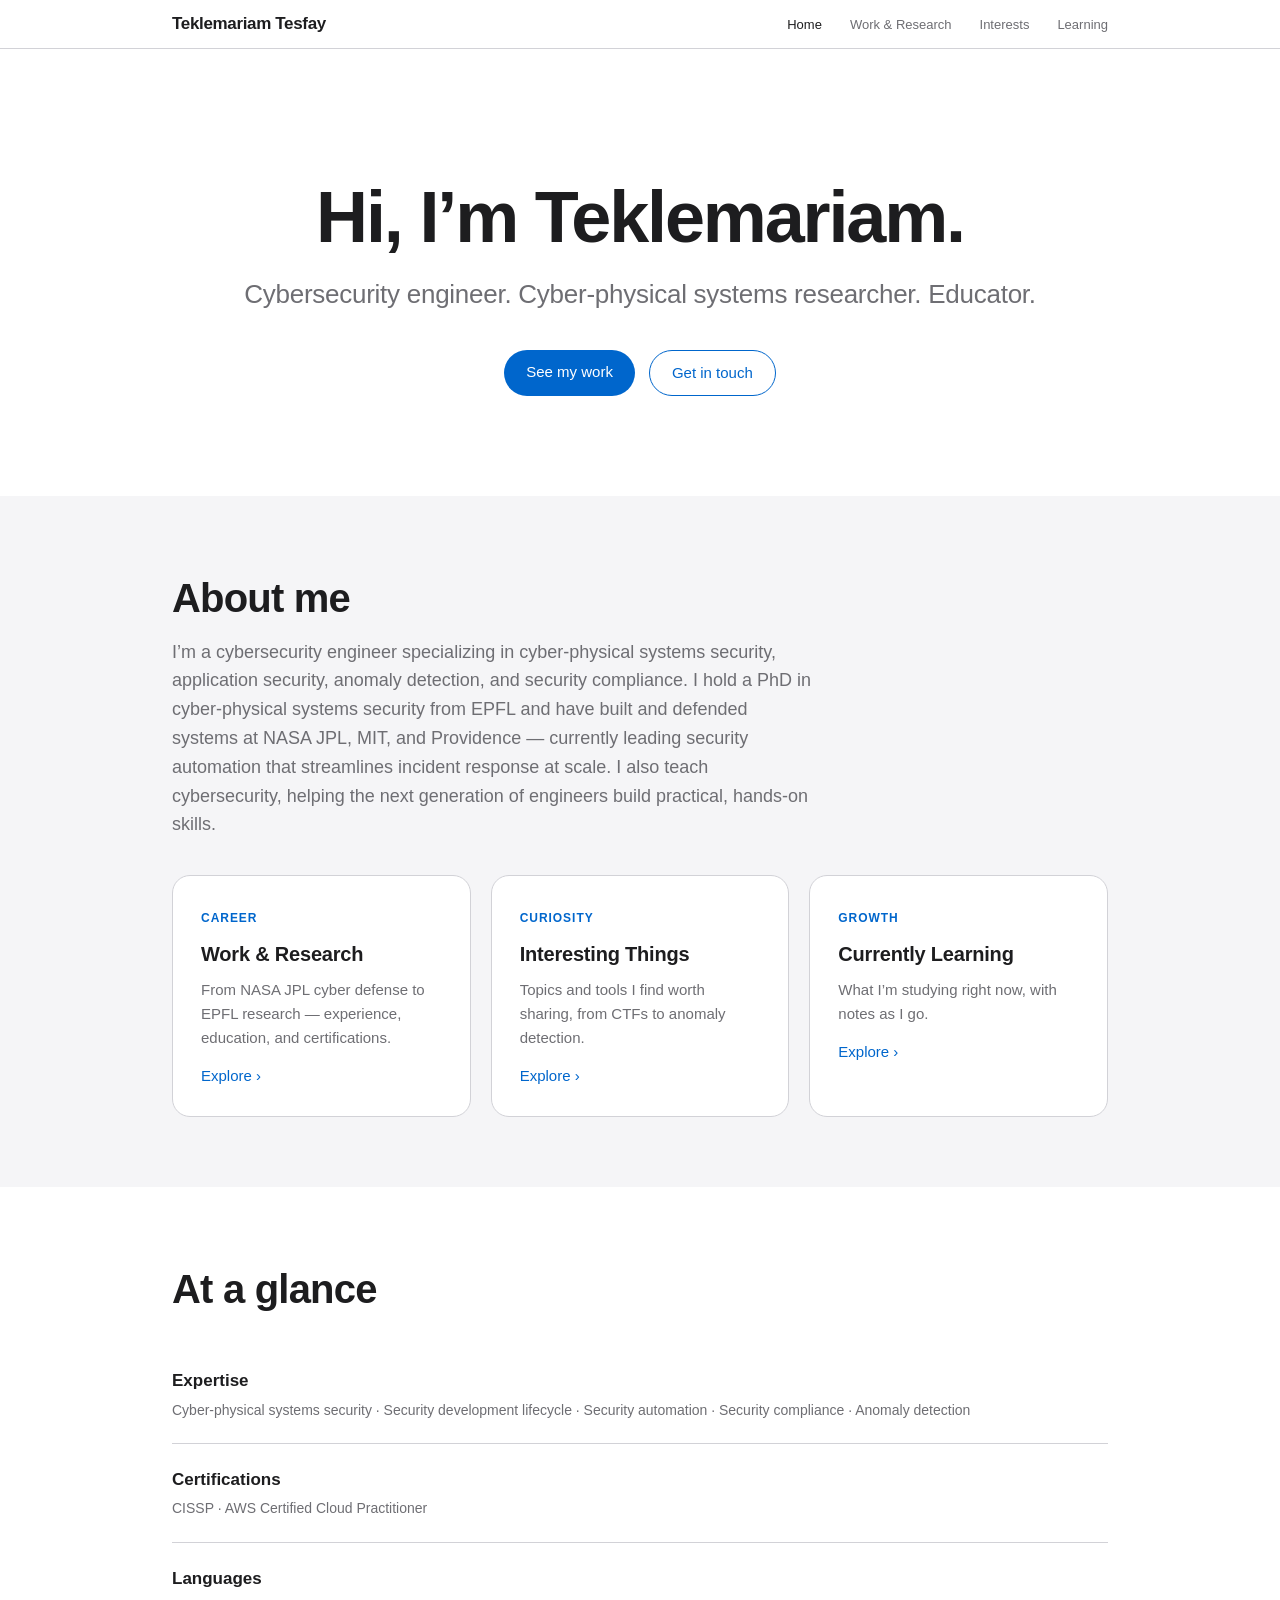
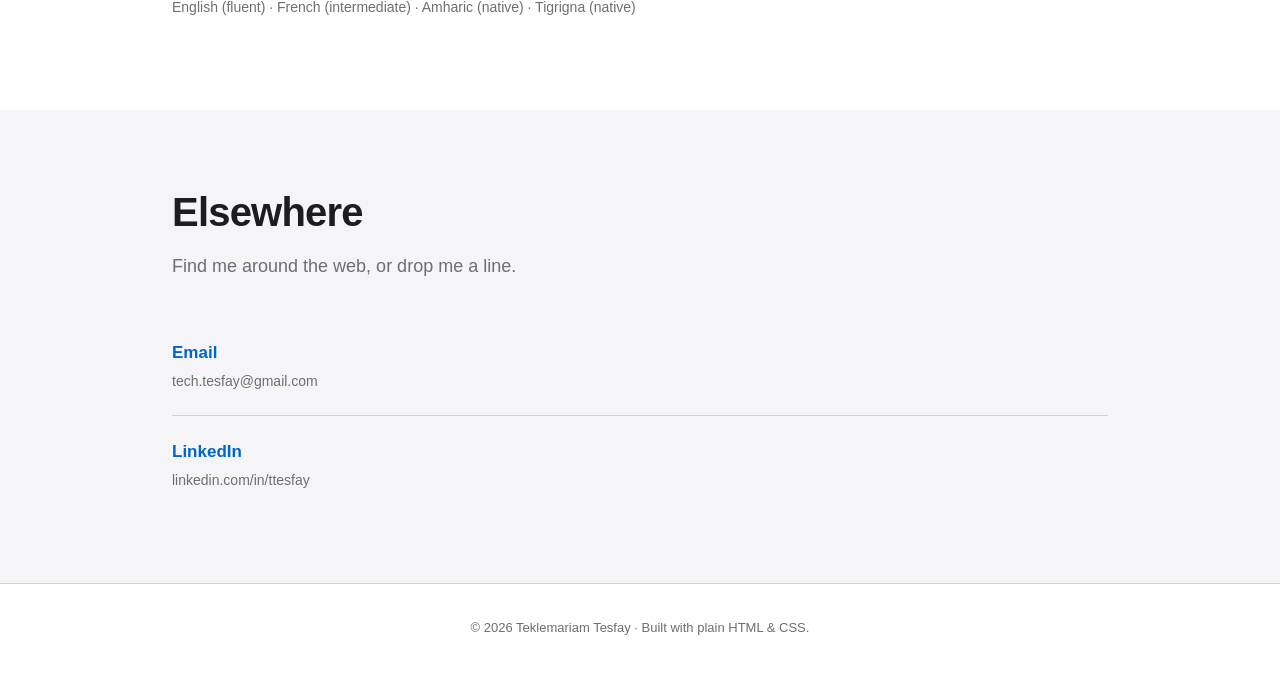
==== index.html @ 687b1f0e "Replace Cloud Resume Challenge page with full personal website Minimalist Apple-style site: home, wo" ====
<!DOCTYPE html>
<html lang="en">
<head>
  <meta charset="UTF-8" />
  <meta name="viewport" content="width=device-width, initial-scale=1.0" />
  <title>Teklemariam Tesfay — Cybersecurity Engineer</title>
  <meta name="description" content="Teklemariam Tesfay — cybersecurity engineer specializing in cyber-physical systems security, security automation, and anomaly detection." />
  <link rel="stylesheet" href="css/style.css" />
</head>
<body>

  <nav>
    <div class="nav-inner">
      <a class="nav-name" href="index.html">Teklemariam Tesfay</a>
      <ul class="nav-links">
        <li><a href="index.html" class="active">Home</a></li>
        <li><a href="academic.html">Work &amp; Research</a></li>
        <li><a href="interests.html">Interests</a></li>
        <li><a href="learning.html">Learning</a></li>
      </ul>
    </div>
  </nav>

  <header class="hero">
    <h1>Hi, I’m Teklemariam.</h1>
    <p class="tagline">Cybersecurity engineer. Cyber-physical systems researcher. Educator.</p>
    <div class="actions">
      <a class="btn btn-primary" href="academic.html">See my work</a>
      <a class="btn btn-secondary" href="mailto:tech.tesfay@gmail.com">Get in touch</a>
    </div>
  </header>

  <section class="band alt">
    <div class="section-inner">
      <h2>About me</h2>
      <p class="lede">
        I’m a cybersecurity engineer specializing in cyber-physical systems security,
        application security, anomaly detection, and security compliance. I hold a PhD
        in cyber-physical systems security from EPFL and have built and defended systems
        at NASA JPL, MIT, and Providence — currently leading security automation that
        streamlines incident response at scale. I also teach cybersecurity, helping the
        next generation of engineers build practical, hands-on skills.
      </p>

      <div class="card-grid">
        <div class="card">
          <span class="eyebrow">Career</span>
          <h3>Work &amp; Research</h3>
          <p>From NASA JPL cyber defense to EPFL research — experience, education, and certifications.</p>
          <a class="card-link" href="academic.html">Explore &rsaquo;</a>
        </div>
        <div class="card">
          <span class="eyebrow">Curiosity</span>
          <h3>Interesting Things</h3>
          <p>Topics and tools I find worth sharing, from CTFs to anomaly detection.</p>
          <a class="card-link" href="interests.html">Explore &rsaquo;</a>
        </div>
        <div class="card">
          <span class="eyebrow">Growth</span>
          <h3>Currently Learning</h3>
          <p>What I’m studying right now, with notes as I go.</p>
          <a class="card-link" href="learning.html">Explore &rsaquo;</a>
        </div>
      </div>
    </div>
  </section>

  <section class="band">
    <div class="section-inner">
      <h2>At a glance</h2>
      <ul class="item-list">
        <li>
          <div class="item-title">Expertise</div>
          <div class="item-meta">Cyber-physical systems security · Security development lifecycle · Security automation · Security compliance · Anomaly detection</div>
        </li>
        <li>
          <div class="item-title">Certifications</div>
          <div class="item-meta">CISSP · AWS Certified Cloud Practitioner</div>
        </li>
        <li>
          <div class="item-title">Languages</div>
          <div class="item-meta">English (fluent) · French (intermediate) · Amharic (native) · Tigrigna (native)</div>
        </li>
      </ul>
    </div>
  </section>

  <section class="band alt">
    <div class="section-inner">
      <h2>Elsewhere</h2>
      <p class="lede">Find me around the web, or drop me a line.</p>
      <ul class="item-list">
        <li>
          <div class="item-title"><a class="text-link" href="mailto:tech.tesfay@gmail.com">Email</a></div>
          <div class="item-meta">tech.tesfay@gmail.com</div>
        </li>
        <li>
          <div class="item-title"><a class="text-link" href="https://www.linkedin.com/in/ttesfay" target="_blank" rel="noopener">LinkedIn</a></div>
          <div class="item-meta">linkedin.com/in/ttesfay</div>
        </li>
      </ul>
    </div>
  </section>

  <footer>
    <p>© 2026 Teklemariam Tesfay · Built with plain HTML &amp; CSS.</p>
    <p id="visit-counter" hidden>Visits: <span id="visit-count"></span></p>
  </footer>

  <script>
    // Visitor counter from the AWS Cloud Resume Challenge
    // (API Gateway -> Lambda -> DynamoDB). Hidden unless the API responds.
    fetch("https://mly622flj9.execute-api.us-east-1.amazonaws.com/items")
      .then((r) => r.json())
      .then((d) => {
        document.getElementById("visit-count").textContent = d.counter;
        document.getElementById("visit-counter").hidden = false;
      })
      .catch(() => {});
  </script>

</body>
</html>
---- css/style.css ----
/* ============================================
   Minimalist personal site — Apple-inspired
   Edit the variables below to tweak the look.
   ============================================ */

:root {
  --text: #1d1d1f;
  --text-secondary: #6e6e73;
  --bg: #ffffff;
  --bg-alt: #f5f5f7;
  --accent: #0066cc;
  --border: #d2d2d7;
  --nav-bg: rgba(255, 255, 255, 0.72);
  --card-bg: #ffffff;
  --radius: 18px;
  --max-width: 980px;
}

@media (prefers-color-scheme: dark) {
  :root {
    --text: #f5f5f7;
    --text-secondary: #86868b;
    --bg: #000000;
    --bg-alt: #161617;
    --accent: #2997ff;
    --border: #333336;
    --nav-bg: rgba(22, 22, 23, 0.72);
    --card-bg: #1d1d1f;
  }
}

* {
  margin: 0;
  padding: 0;
  box-sizing: border-box;
}

html {
  scroll-behavior: smooth;
}

body {
  font-family: -apple-system, BlinkMacSystemFont, "SF Pro Text", "Helvetica Neue",
    Helvetica, Arial, sans-serif;
  color: var(--text);
  background: var(--bg);
  line-height: 1.6;
  -webkit-font-smoothing: antialiased;
  text-rendering: optimizeLegibility;
}

/* ---------- Navigation ---------- */

nav {
  position: sticky;
  top: 0;
  z-index: 100;
  background: var(--nav-bg);
  -webkit-backdrop-filter: saturate(180%) blur(20px);
  backdrop-filter: saturate(180%) blur(20px);
  border-bottom: 1px solid var(--border);
}

.nav-inner {
  max-width: var(--max-width);
  margin: 0 auto;
  padding: 0 22px;
  height: 48px;
  display: flex;
  align-items: center;
  justify-content: space-between;
}

.nav-name {
  font-size: 17px;
  font-weight: 600;
  color: var(--text);
  text-decoration: none;
  letter-spacing: -0.02em;
}

.nav-links {
  display: flex;
  gap: 28px;
  list-style: none;
}

.nav-links a {
  font-size: 13px;
  color: var(--text-secondary);
  text-decoration: none;
  transition: color 0.2s ease;
}

.nav-links a:hover,
.nav-links a.active {
  color: var(--text);
}

/* ---------- Hero ---------- */

.hero {
  max-width: var(--max-width);
  margin: 0 auto;
  padding: 130px 22px 100px;
  text-align: center;
}

.hero h1 {
  font-size: clamp(44px, 8vw, 72px);
  font-weight: 700;
  letter-spacing: -0.03em;
  line-height: 1.07;
}

.hero .tagline {
  margin-top: 18px;
  font-size: clamp(19px, 3vw, 26px);
  font-weight: 400;
  color: var(--text-secondary);
  letter-spacing: -0.01em;
}

.hero .actions {
  margin-top: 34px;
  display: flex;
  gap: 14px;
  justify-content: center;
  flex-wrap: wrap;
}

/* ---------- Buttons & links ---------- */

.btn {
  display: inline-block;
  padding: 10px 22px;
  border-radius: 980px;
  font-size: 15px;
  text-decoration: none;
  transition: opacity 0.2s ease;
}

.btn:hover {
  opacity: 0.85;
}

.btn-primary {
  background: var(--accent);
  color: #fff;
}

.btn-secondary {
  color: var(--accent);
  border: 1px solid var(--accent);
}

a.text-link {
  color: var(--accent);
  text-decoration: none;
}

a.text-link:hover {
  text-decoration: underline;
}

/* ---------- Page sections ---------- */

.page-header {
  max-width: var(--max-width);
  margin: 0 auto;
  padding: 90px 22px 30px;
  text-align: center;
}

.page-header h1 {
  font-size: clamp(36px, 6vw, 56px);
  font-weight: 700;
  letter-spacing: -0.03em;
}

.page-header p {
  margin-top: 14px;
  font-size: 19px;
  color: var(--text-secondary);
  max-width: 620px;
  margin-left: auto;
  margin-right: auto;
}

section.band {
  padding: 70px 0;
}

section.band.alt {
  background: var(--bg-alt);
}

.section-inner {
  max-width: var(--max-width);
  margin: 0 auto;
  padding: 0 22px;
}

.section-inner h2 {
  font-size: clamp(28px, 4.5vw, 40px);
  font-weight: 700;
  letter-spacing: -0.02em;
  margin-bottom: 8px;
}

.section-inner > p.lede {
  font-size: 18px;
  color: var(--text-secondary);
  max-width: 640px;
  margin-bottom: 36px;
}

/* ---------- Cards ---------- */

.card-grid {
  display: grid;
  grid-template-columns: repeat(auto-fit, minmax(280px, 1fr));
  gap: 20px;
  margin-top: 32px;
}

.card {
  background: var(--card-bg);
  border: 1px solid var(--border);
  border-radius: var(--radius);
  padding: 28px;
  transition: transform 0.25s ease, box-shadow 0.25s ease;
}

.card:hover {
  transform: translateY(-3px);
  box-shadow: 0 10px 30px rgba(0, 0, 0, 0.08);
}

.card .eyebrow {
  font-size: 12px;
  font-weight: 600;
  text-transform: uppercase;
  letter-spacing: 0.08em;
  color: var(--accent);
}

.card h3 {
  margin-top: 8px;
  font-size: 20px;
  font-weight: 600;
  letter-spacing: -0.01em;
}

.card p {
  margin-top: 8px;
  font-size: 15px;
  color: var(--text-secondary);
}

.card .card-link {
  display: inline-block;
  margin-top: 14px;
  font-size: 15px;
  color: var(--accent);
  text-decoration: none;
}

.card .card-link:hover {
  text-decoration: underline;
}

/* ---------- Simple lists (publications, notes) ---------- */

.item-list {
  list-style: none;
  margin-top: 24px;
}

.item-list li {
  padding: 22px 0;
  border-bottom: 1px solid var(--border);
}

.item-list li:last-child {
  border-bottom: none;
}

.item-list .item-title {
  font-size: 17px;
  font-weight: 600;
}

.item-list .item-meta {
  font-size: 14px;
  color: var(--text-secondary);
  margin-top: 4px;
}

/* ---------- Footer ---------- */

footer {
  border-top: 1px solid var(--border);
  padding: 34px 22px;
  text-align: center;
  font-size: 13px;
  color: var(--text-secondary);
}

footer a {
  color: var(--text-secondary);
}

/* ---------- Small screens ---------- */

@media (max-width: 600px) {
  .nav-links {
    gap: 16px;
  }
  .hero {
    padding: 90px 22px 70px;
  }
}
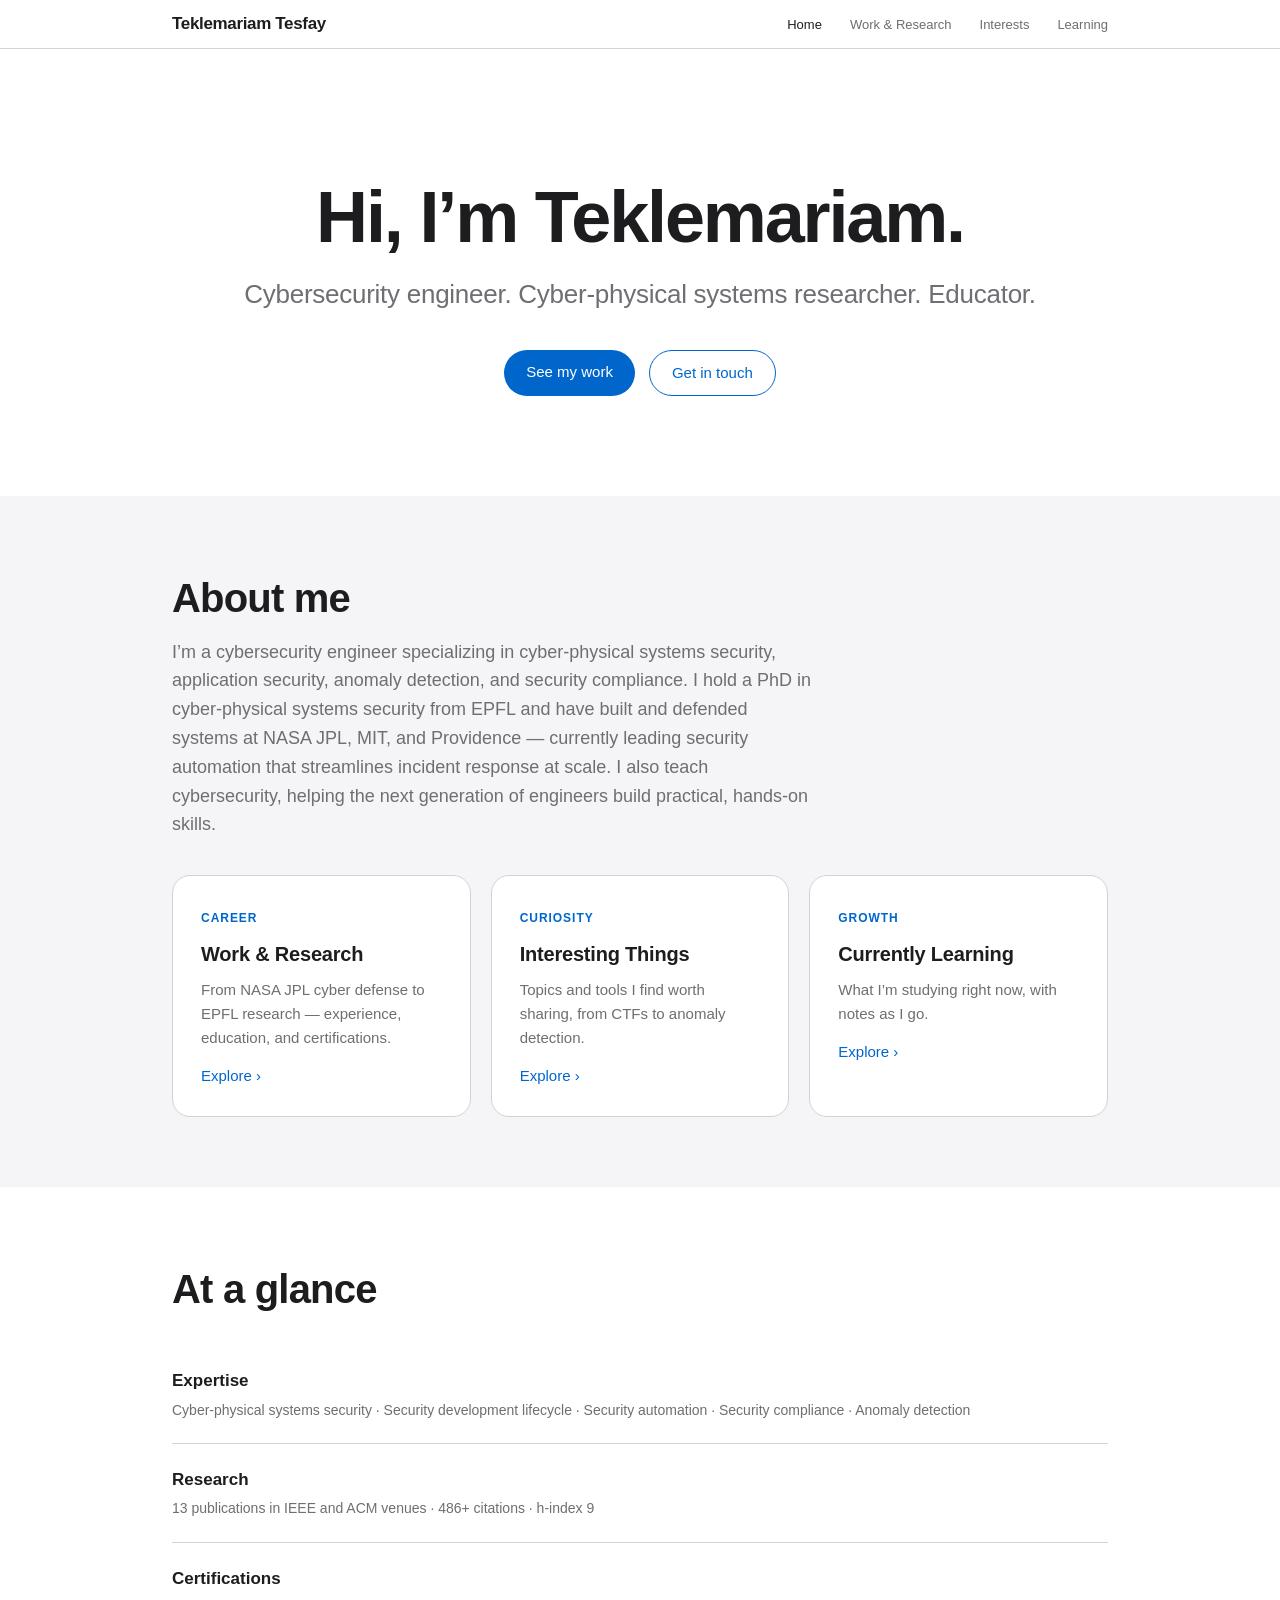
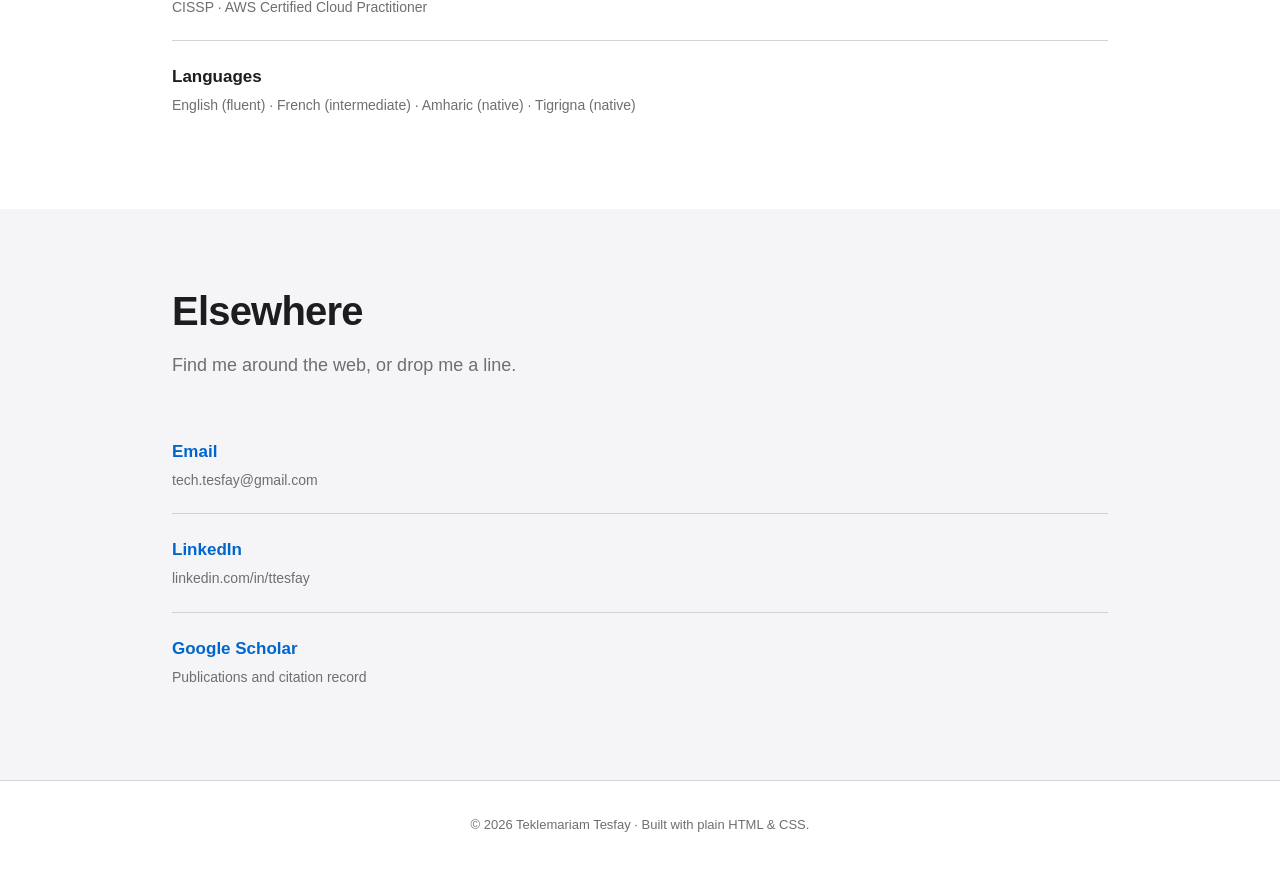
==== commit 77df7043: "Enrich site with LinkedIn and Google Scholar content Add real publications section (486+ citations, " ====
--- a/index.html
+++ b/index.html
@@ -74,6 +74,10 @@
           <div class="item-meta">Cyber-physical systems security · Security development lifecycle · Security automation · Security compliance · Anomaly detection</div>
         </li>
         <li>
+          <div class="item-title">Research</div>
+          <div class="item-meta">13 publications in IEEE and ACM venues · 486+ citations · h-index 9</div>
+        </li>
+        <li>
           <div class="item-title">Certifications</div>
           <div class="item-meta">CISSP · AWS Certified Cloud Practitioner</div>
         </li>
@@ -98,6 +102,10 @@
           <div class="item-title"><a class="text-link" href="https://www.linkedin.com/in/ttesfay" target="_blank" rel="noopener">LinkedIn</a></div>
           <div class="item-meta">linkedin.com/in/ttesfay</div>
         </li>
+        <li>
+          <div class="item-title"><a class="text-link" href="https://scholar.google.com/citations?user=1O4qzy0AAAAJ" target="_blank" rel="noopener">Google Scholar</a></div>
+          <div class="item-meta">Publications and citation record</div>
+        </li>
       </ul>
     </div>
   </section>
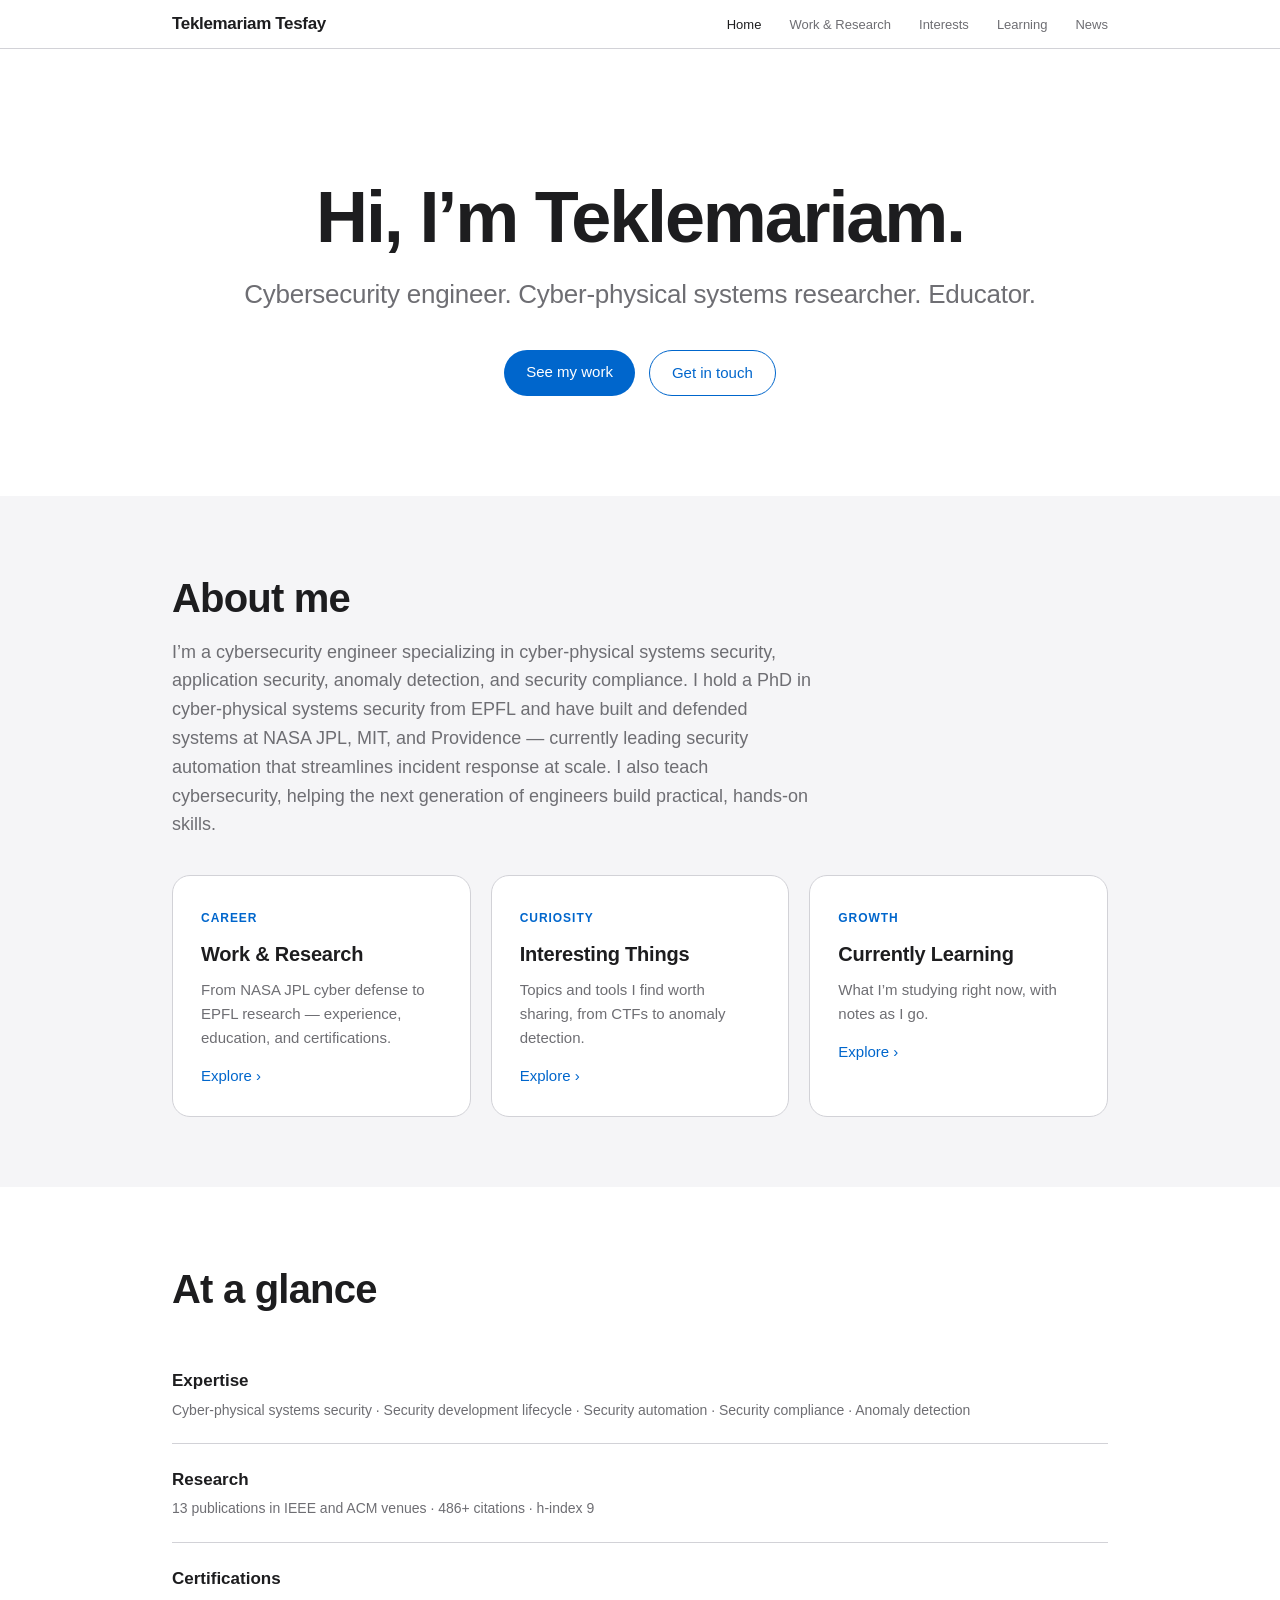
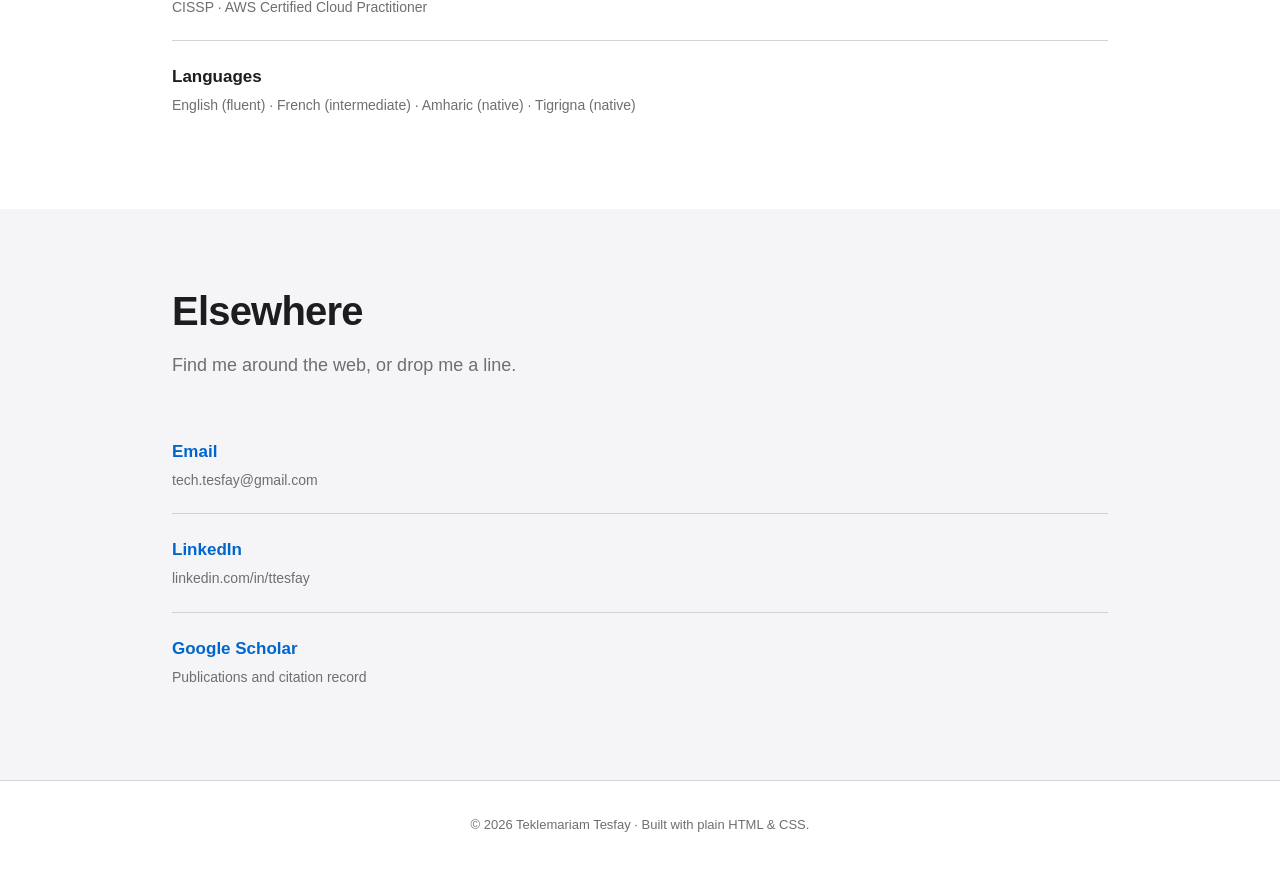
==== commit b8b47065: "Add AI + cybersecurity news page New news.html shows a merged, filterable feed from nine free RSS so" ====
--- a/index.html
+++ b/index.html
@@ -6,6 +6,10 @@
   <title>Teklemariam Tesfay — Cybersecurity Engineer</title>
   <meta name="description" content="Teklemariam Tesfay — cybersecurity engineer specializing in cyber-physical systems security, security automation, and anomaly detection." />
   <link rel="stylesheet" href="css/style.css" />
+  <link rel="icon" href="favicon.ico" sizes="any" />
+  <link rel="icon" type="image/png" sizes="32x32" href="favicon-32x32.png" />
+  <link rel="icon" type="image/png" sizes="16x16" href="favicon-16x16.png" />
+  <link rel="apple-touch-icon" sizes="180x180" href="apple-touch-icon.png" />
 </head>
 <body>
 
@@ -17,6 +21,7 @@
         <li><a href="academic.html">Work &amp; Research</a></li>
         <li><a href="interests.html">Interests</a></li>
         <li><a href="learning.html">Learning</a></li>
+        <li><a href="news.html">News</a></li>
       </ul>
     </div>
   </nav>
--- a/css/style.css
+++ b/css/style.css
@@ -311,6 +311,70 @@
   color: var(--text-secondary);
 }
 
+/* ---------- News page ---------- */
+
+.news-meta {
+  font-size: 13px;
+  color: var(--text-secondary);
+  margin-bottom: 28px;
+}
+
+.filter-row {
+  display: flex;
+  gap: 8px;
+  flex-wrap: wrap;
+  margin-bottom: 32px;
+}
+
+.filter-pill {
+  font-size: 13px;
+  padding: 6px 16px;
+  border-radius: 980px;
+  border: 1px solid var(--border);
+  background: transparent;
+  color: var(--text-secondary);
+  cursor: pointer;
+  transition: all 0.2s ease;
+  font-family: inherit;
+}
+
+.filter-pill:hover {
+  border-color: var(--accent);
+  color: var(--text);
+}
+
+.filter-pill.active {
+  background: var(--accent);
+  border-color: var(--accent);
+  color: #fff;
+}
+
+.news-item .item-title a {
+  color: var(--text);
+  text-decoration: none;
+}
+
+.news-item .item-title a:hover {
+  color: var(--accent);
+}
+
+.news-item .item-summary {
+  font-size: 14px;
+  color: var(--text-secondary);
+  margin-top: 6px;
+}
+
+.news-item[hidden] {
+  display: none;
+}
+
+.news-empty,
+.news-loading {
+  color: var(--text-secondary);
+  font-size: 15px;
+  padding: 20px 0;
+}
+
 /* ---------- Small screens ---------- */
 
 @media (max-width: 600px) {
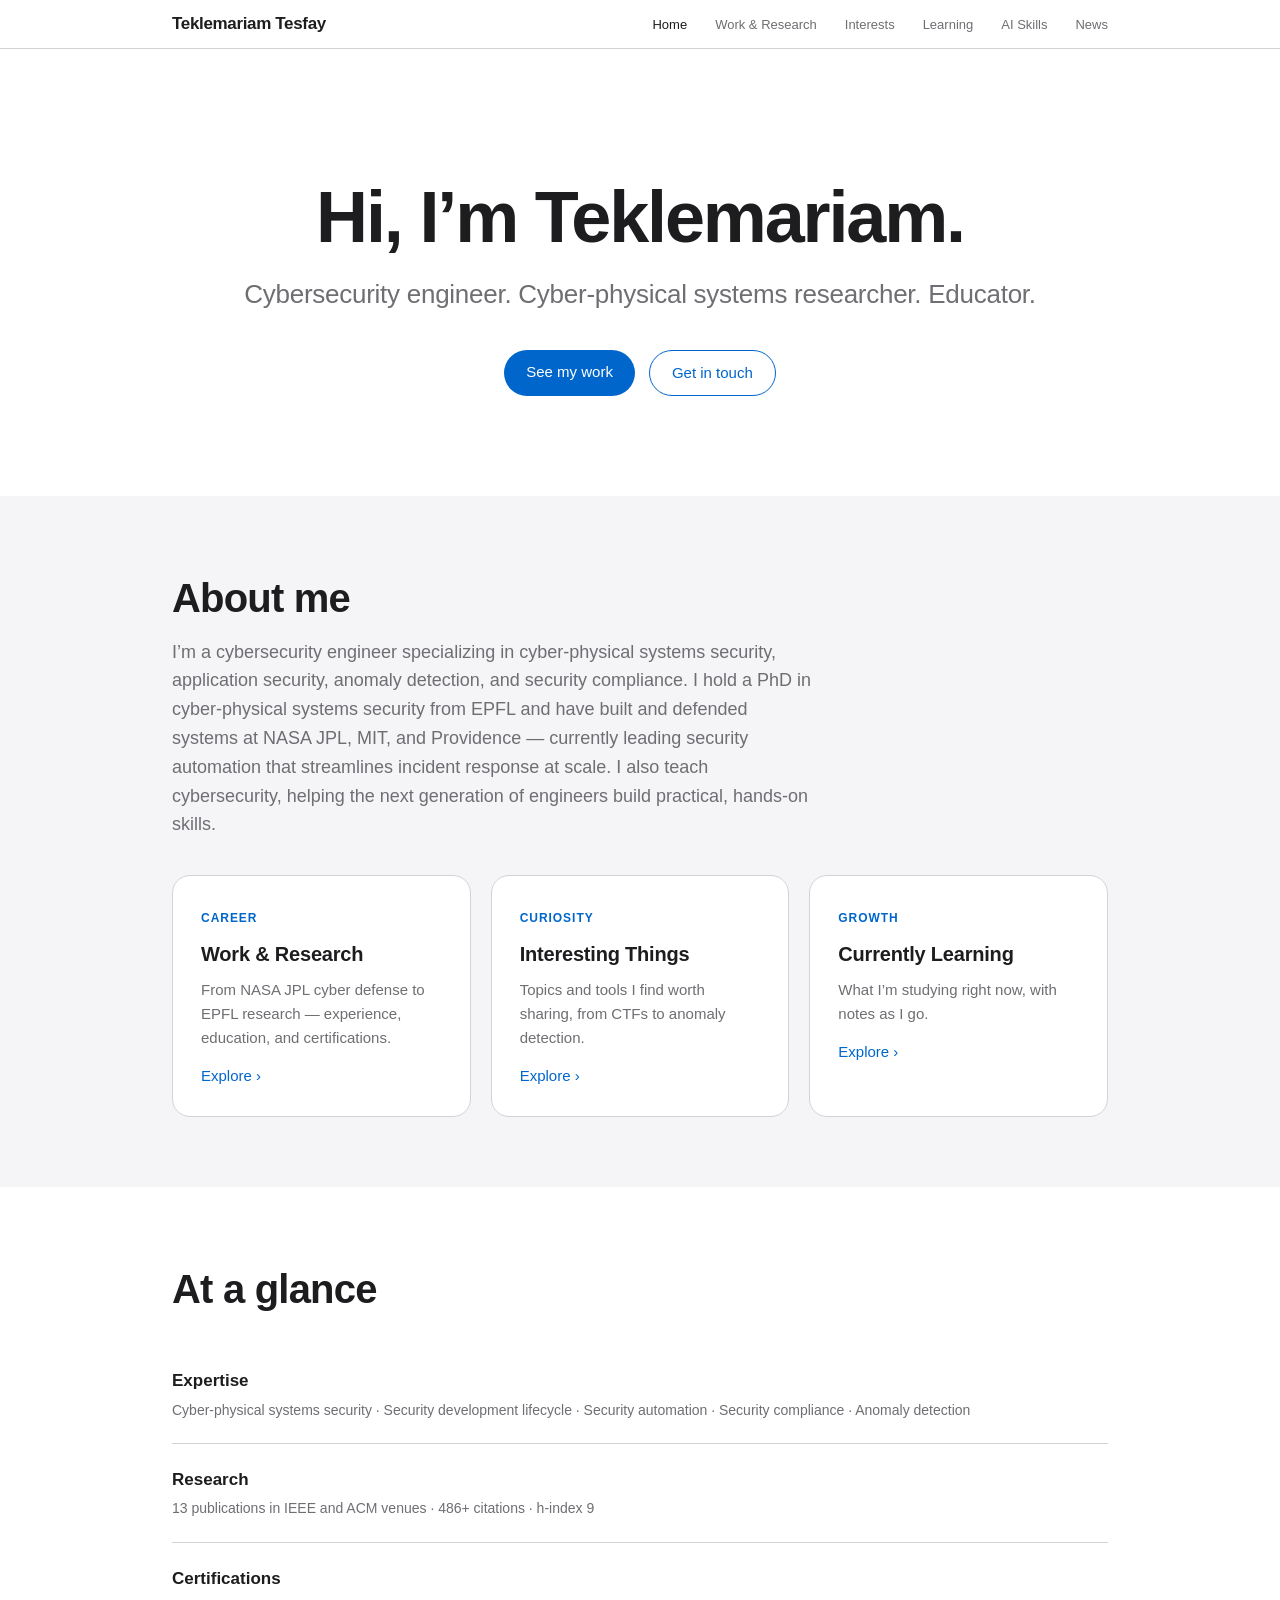
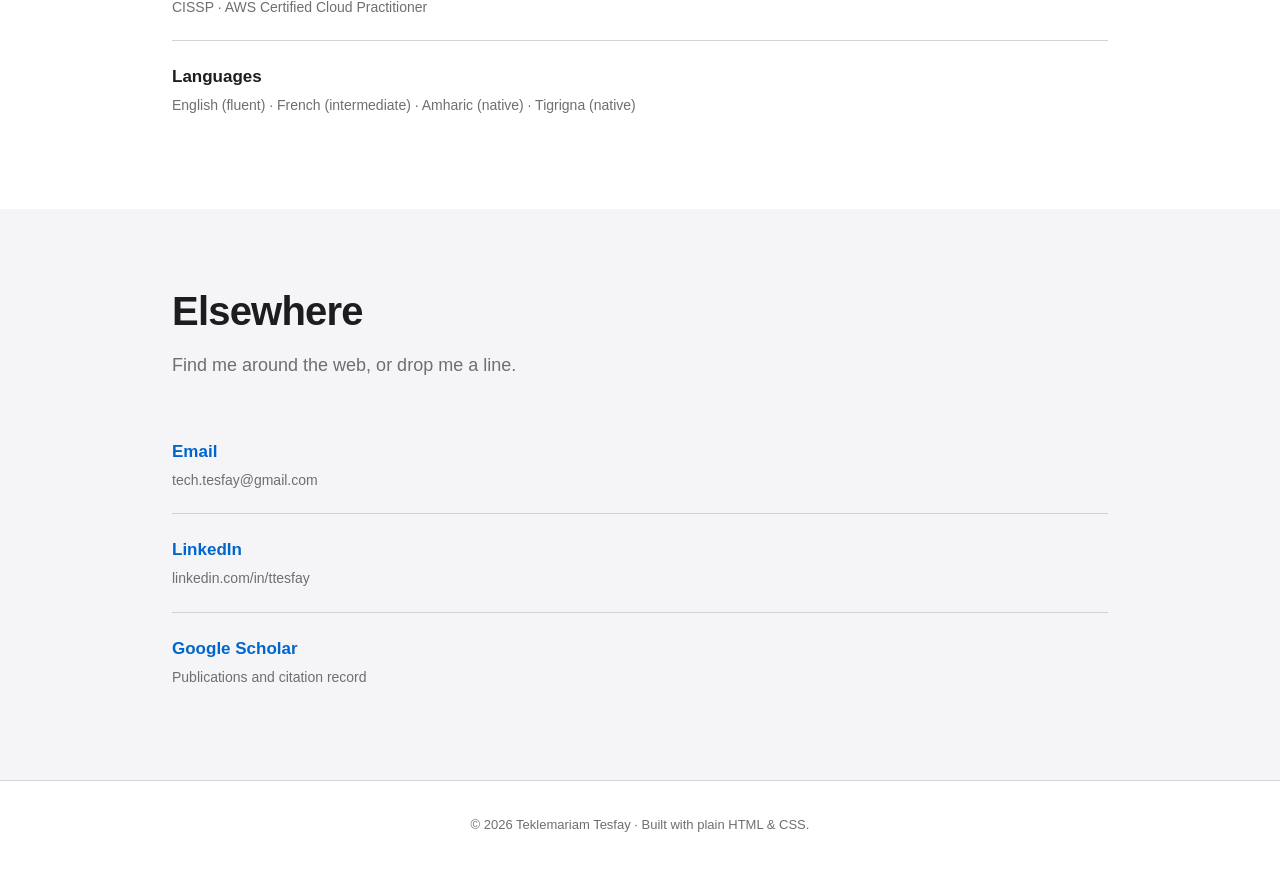
==== commit d6ca9191: "Add daily AI Skills feed page New ai-skills.html/ai-skills.json follow the same pattern as news.html" ====
--- a/index.html
+++ b/index.html
@@ -21,6 +21,7 @@
         <li><a href="academic.html">Work &amp; Research</a></li>
         <li><a href="interests.html">Interests</a></li>
         <li><a href="learning.html">Learning</a></li>
+        <li><a href="ai-skills.html">AI Skills</a></li>
         <li><a href="news.html">News</a></li>
       </ul>
     </div>
--- a/css/style.css
+++ b/css/style.css
@@ -375,6 +375,110 @@
   padding: 20px 0;
 }
 
+/* ---------- AI Skills feed ---------- */
+
+.subscribe-box {
+  display: flex;
+  align-items: center;
+  justify-content: space-between;
+  gap: 20px;
+  flex-wrap: wrap;
+  background: var(--card-bg);
+  border: 1px solid var(--border);
+  border-radius: var(--radius);
+  padding: 28px 32px;
+}
+
+.subscribe-box h2 {
+  font-size: 22px;
+  font-weight: 700;
+  letter-spacing: -0.01em;
+}
+
+.subscribe-box p {
+  margin-top: 4px;
+  font-size: 15px;
+  color: var(--text-secondary);
+}
+
+.subscribe-box .btn {
+  white-space: nowrap;
+}
+
+.post-card {
+  background: var(--card-bg);
+  border: 1px solid var(--border);
+  border-radius: var(--radius);
+  padding: 28px 32px;
+  margin-bottom: 20px;
+}
+
+.post-meta {
+  display: flex;
+  align-items: center;
+  gap: 12px;
+  margin-bottom: 10px;
+}
+
+.day-badge {
+  font-size: 12px;
+  font-weight: 600;
+  text-transform: uppercase;
+  letter-spacing: 0.06em;
+  color: #fff;
+  background: var(--accent);
+  border-radius: 980px;
+  padding: 4px 12px;
+}
+
+.post-title {
+  font-size: 22px;
+  font-weight: 700;
+  letter-spacing: -0.01em;
+  margin-bottom: 12px;
+}
+
+.post-body p {
+  font-size: 16px;
+  margin-bottom: 14px;
+}
+
+.post-body p:last-child {
+  margin-bottom: 0;
+}
+
+.post-footer {
+  margin-top: 20px;
+  display: flex;
+  align-items: center;
+  justify-content: space-between;
+  gap: 16px;
+  flex-wrap: wrap;
+}
+
+.post-tags {
+  display: flex;
+  gap: 8px;
+  flex-wrap: wrap;
+}
+
+.post-tags .filter-pill {
+  cursor: default;
+  pointer-events: none;
+}
+
+.copy-btn {
+  font-family: inherit;
+  cursor: pointer;
+  font-size: 14px;
+  padding: 8px 18px;
+}
+
+.copy-btn:disabled {
+  opacity: 0.7;
+  cursor: default;
+}
+
 /* ---------- Small screens ---------- */
 
 @media (max-width: 600px) {
@@ -384,4 +488,11 @@
   .hero {
     padding: 90px 22px 70px;
   }
-}
+  .subscribe-box {
+    flex-direction: column;
+    align-items: flex-start;
+  }
+  .post-card {
+    padding: 24px 20px;
+  }
+}
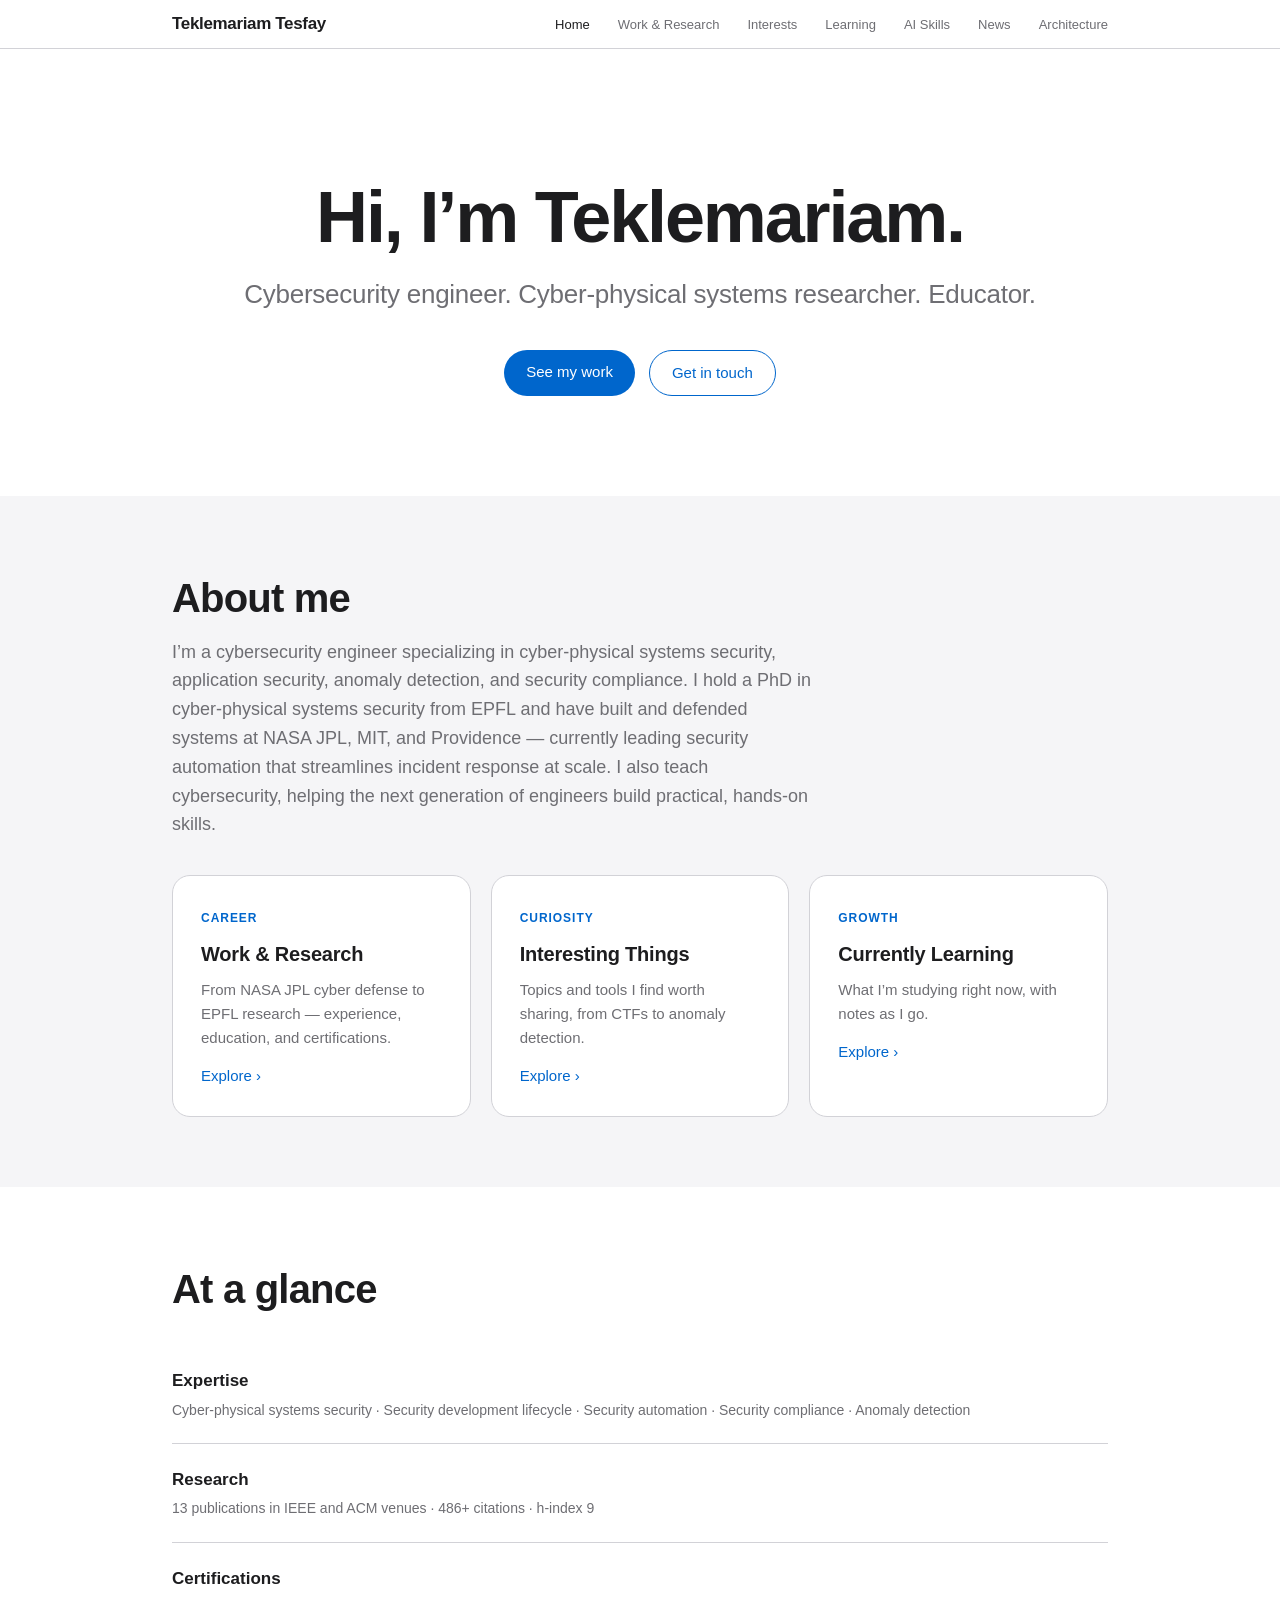
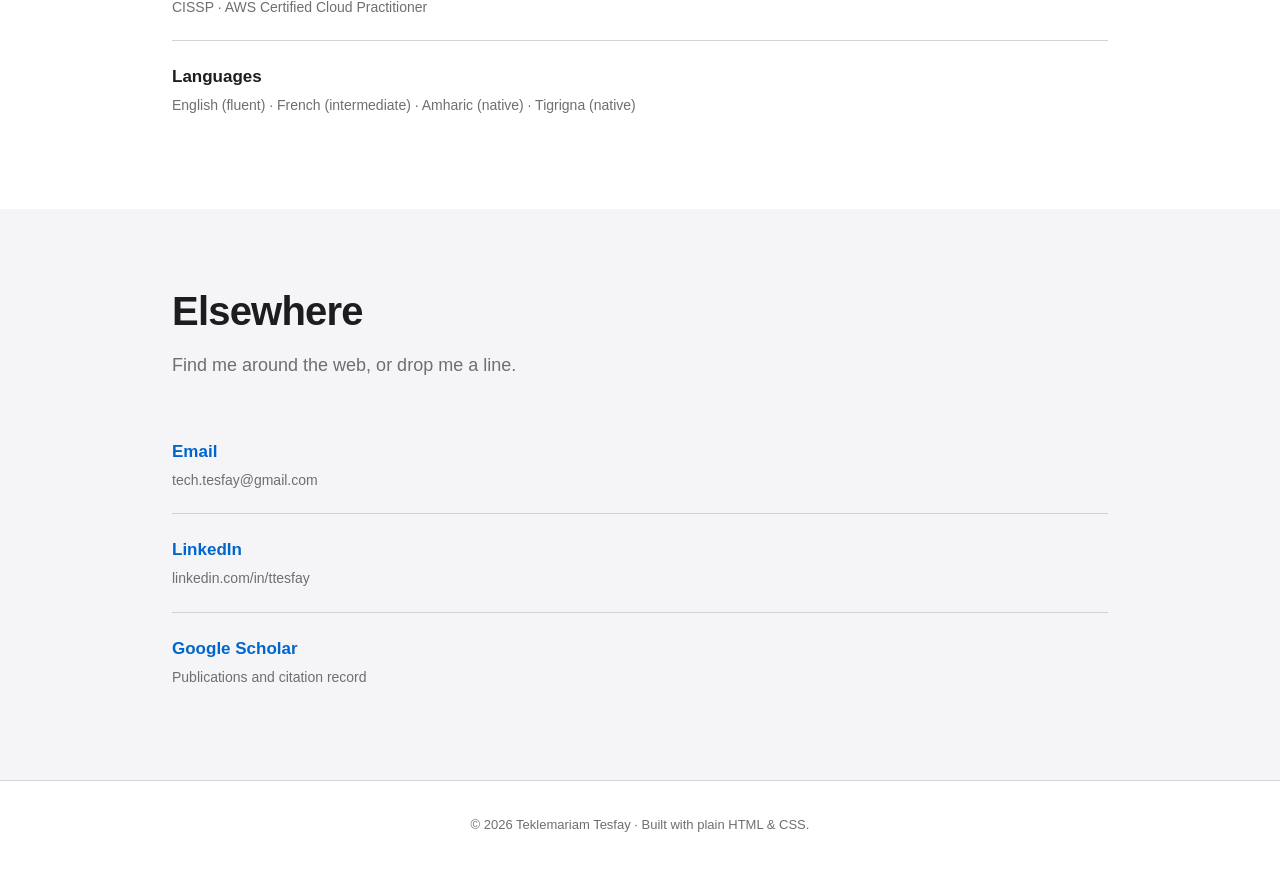
==== commit 8ac81a12: "Add architecture.html — a tutorial on how this site is built Walks through the deploy pipeline, the " ====
--- a/index.html
+++ b/index.html
@@ -23,6 +23,7 @@
         <li><a href="learning.html">Learning</a></li>
         <li><a href="ai-skills.html">AI Skills</a></li>
         <li><a href="news.html">News</a></li>
+        <li><a href="architecture.html">Architecture</a></li>
       </ul>
     </div>
   </nav>
--- a/css/style.css
+++ b/css/style.css
@@ -406,11 +406,19 @@
 }
 
 .post-card {
-  background: var(--card-bg);
+  background: linear-gradient(165deg, var(--card-bg) 0%, var(--bg-alt) 100%);
   border: 1px solid var(--border);
-  border-radius: var(--radius);
-  padding: 28px 32px;
-  margin-bottom: 20px;
+  border-left: 3px solid var(--accent);
+  border-radius: 20px;
+  padding: 30px 34px;
+  margin-bottom: 22px;
+  box-shadow: 0 1px 2px rgba(0, 0, 0, 0.04), 0 10px 28px rgba(0, 0, 0, 0.06);
+  transition: transform 0.25s ease, box-shadow 0.25s ease;
+}
+
+.post-card:hover {
+  transform: translateY(-3px);
+  box-shadow: 0 2px 6px rgba(0, 0, 0, 0.06), 0 18px 36px rgba(0, 0, 0, 0.1);
 }
 
 .post-meta {
@@ -425,8 +433,8 @@
   font-weight: 600;
   text-transform: uppercase;
   letter-spacing: 0.06em;
-  color: #fff;
-  background: var(--accent);
+  color: var(--accent);
+  background: color-mix(in srgb, var(--accent) 14%, transparent);
   border-radius: 980px;
   padding: 4px 12px;
 }
@@ -477,6 +485,98 @@
 .copy-btn:disabled {
   opacity: 0.7;
   cursor: default;
+}
+
+/* ---------- Architecture tutorial ---------- */
+
+.flow {
+  position: relative;
+  margin-top: 32px;
+}
+
+.flow::before {
+  content: "";
+  position: absolute;
+  left: 17px;
+  top: 6px;
+  bottom: 6px;
+  width: 1px;
+  background: var(--border);
+}
+
+.flow-step {
+  position: relative;
+  display: flex;
+  gap: 22px;
+  padding-bottom: 36px;
+}
+
+.flow-step:last-child {
+  padding-bottom: 0;
+}
+
+.flow-num {
+  flex: none;
+  width: 36px;
+  height: 36px;
+  border-radius: 50%;
+  border: 1px solid var(--border);
+  background: var(--bg);
+  display: flex;
+  align-items: center;
+  justify-content: center;
+  font-size: 14px;
+  font-weight: 600;
+  color: var(--text-secondary);
+  position: relative;
+  z-index: 1;
+}
+
+.flow-tag {
+  display: block;
+  font-size: 12px;
+  font-weight: 600;
+  text-transform: uppercase;
+  letter-spacing: 0.08em;
+  color: var(--accent);
+  margin-bottom: 4px;
+}
+
+.flow-body h3 {
+  font-size: 18px;
+  font-weight: 600;
+  letter-spacing: -0.01em;
+}
+
+.flow-body p {
+  margin-top: 8px;
+  font-size: 15px;
+  color: var(--text-secondary);
+}
+
+.flow-body p strong {
+  color: var(--text);
+}
+
+.note-box {
+  border-left: 3px solid var(--accent);
+  background: var(--bg-alt);
+  border-radius: 0 var(--radius) var(--radius) 0;
+  padding: 18px 22px;
+  margin-top: 36px;
+}
+
+.note-box p {
+  font-size: 15px;
+  color: var(--text-secondary);
+}
+
+.note-box p strong {
+  color: var(--text);
+}
+
+.note-box .flow-tag {
+  margin-bottom: 6px;
 }
 
 /* ---------- Small screens ---------- */
@@ -495,4 +595,7 @@
   .post-card {
     padding: 24px 20px;
   }
-}
+  .flow-step {
+    gap: 14px;
+  }
+}
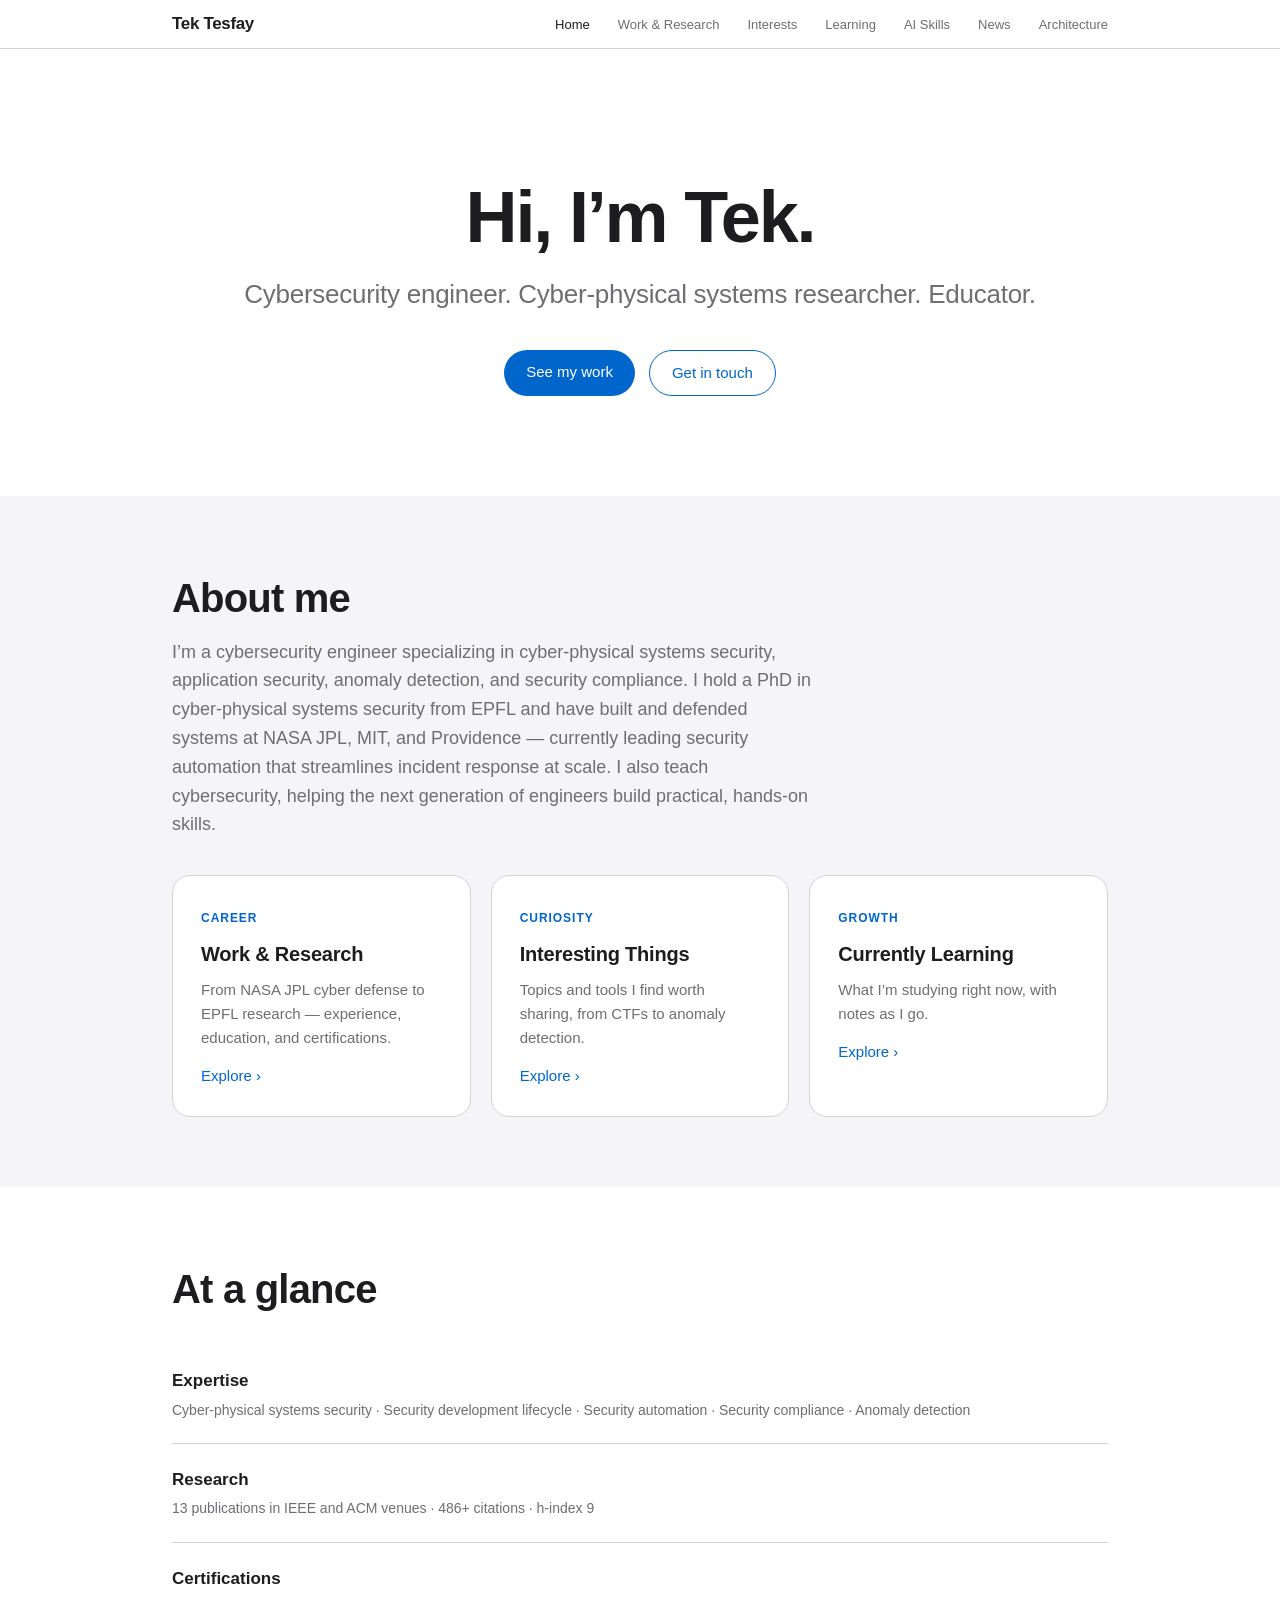
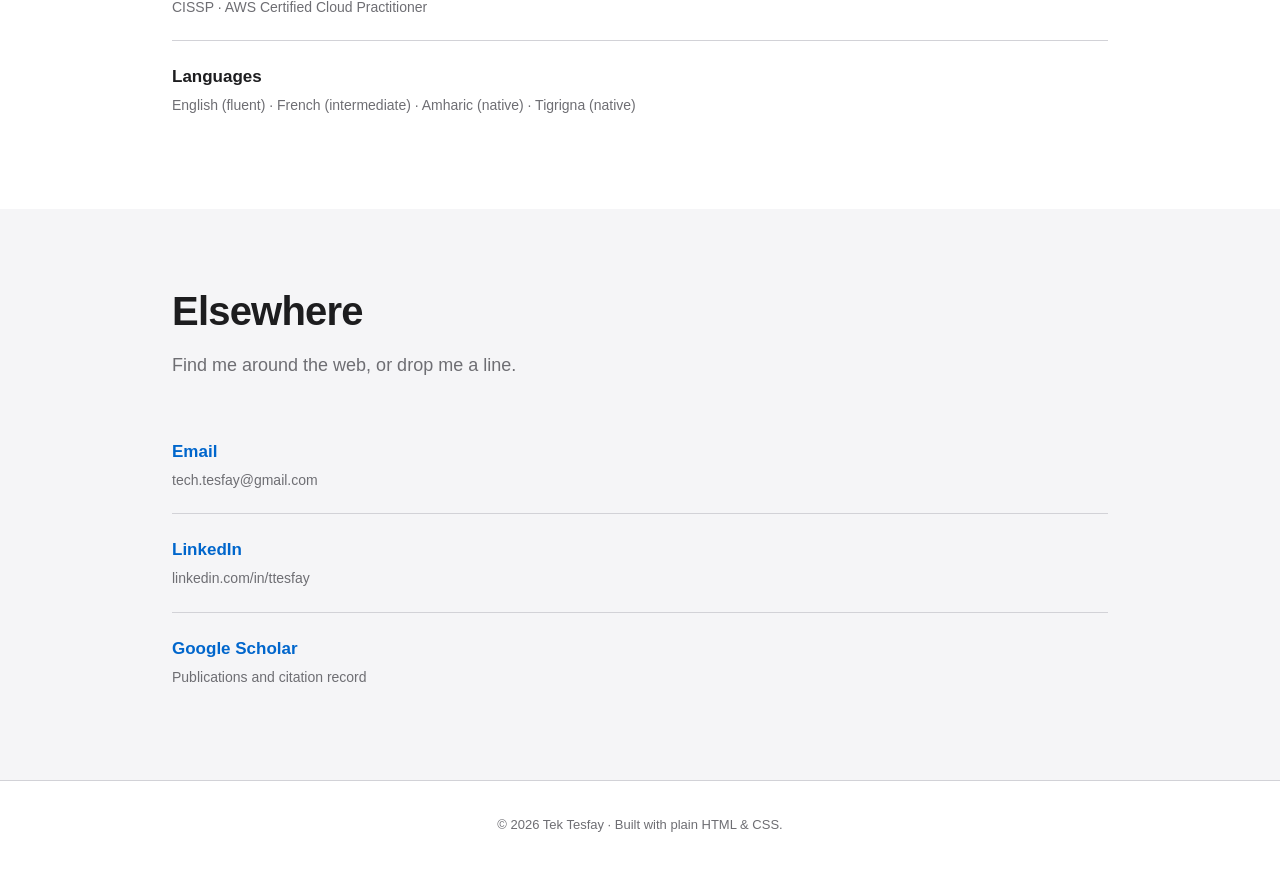
==== commit 437c7d80: "Replace Teklemariam with Tek sitewide Co-Authored-By: Claude Fable 5 <noreply@anthropic.com>" ====
--- a/index.html
+++ b/index.html
@@ -3,8 +3,8 @@
 <head>
   <meta charset="UTF-8" />
   <meta name="viewport" content="width=device-width, initial-scale=1.0" />
-  <title>Teklemariam Tesfay — Cybersecurity Engineer</title>
-  <meta name="description" content="Teklemariam Tesfay — cybersecurity engineer specializing in cyber-physical systems security, security automation, and anomaly detection." />
+  <title>Tek Tesfay — Cybersecurity Engineer</title>
+  <meta name="description" content="Tek Tesfay — cybersecurity engineer specializing in cyber-physical systems security, security automation, and anomaly detection." />
   <link rel="stylesheet" href="css/style.css" />
   <link rel="icon" href="favicon.ico" sizes="any" />
   <link rel="icon" type="image/png" sizes="32x32" href="favicon-32x32.png" />
@@ -15,7 +15,7 @@
 
   <nav>
     <div class="nav-inner">
-      <a class="nav-name" href="index.html">Teklemariam Tesfay</a>
+      <a class="nav-name" href="index.html">Tek Tesfay</a>
       <ul class="nav-links">
         <li><a href="index.html" class="active">Home</a></li>
         <li><a href="academic.html">Work &amp; Research</a></li>
@@ -29,7 +29,7 @@
   </nav>
 
   <header class="hero">
-    <h1>Hi, I’m Teklemariam.</h1>
+    <h1>Hi, I’m Tek.</h1>
     <p class="tagline">Cybersecurity engineer. Cyber-physical systems researcher. Educator.</p>
     <div class="actions">
       <a class="btn btn-primary" href="academic.html">See my work</a>
@@ -118,7 +118,7 @@
   </section>
 
   <footer>
-    <p>© 2026 Teklemariam Tesfay · Built with plain HTML &amp; CSS.</p>
+    <p>© 2026 Tek Tesfay · Built with plain HTML &amp; CSS.</p>
     <p id="visit-counter" hidden>Visits: <span id="visit-count"></span></p>
   </footer>
 
--- a/css/style.css
+++ b/css/style.css
@@ -579,6 +579,34 @@
   margin-bottom: 6px;
 }
 
+.diagram-fig {
+  margin: 28px 0 8px;
+  overflow-x: auto;
+  border: 1px solid var(--border);
+  border-radius: var(--radius);
+  padding: 20px;
+  background: var(--bg);
+}
+
+.diagram-fig img {
+  display: block;
+  min-width: 480px;
+  margin: 0 auto;
+}
+
+.diagram-fig img.dark {
+  display: none;
+}
+
+@media (prefers-color-scheme: dark) {
+  .diagram-fig img.light {
+    display: none;
+  }
+  .diagram-fig img.dark {
+    display: block;
+  }
+}
+
 /* ---------- Small screens ---------- */
 
 @media (max-width: 600px) {
